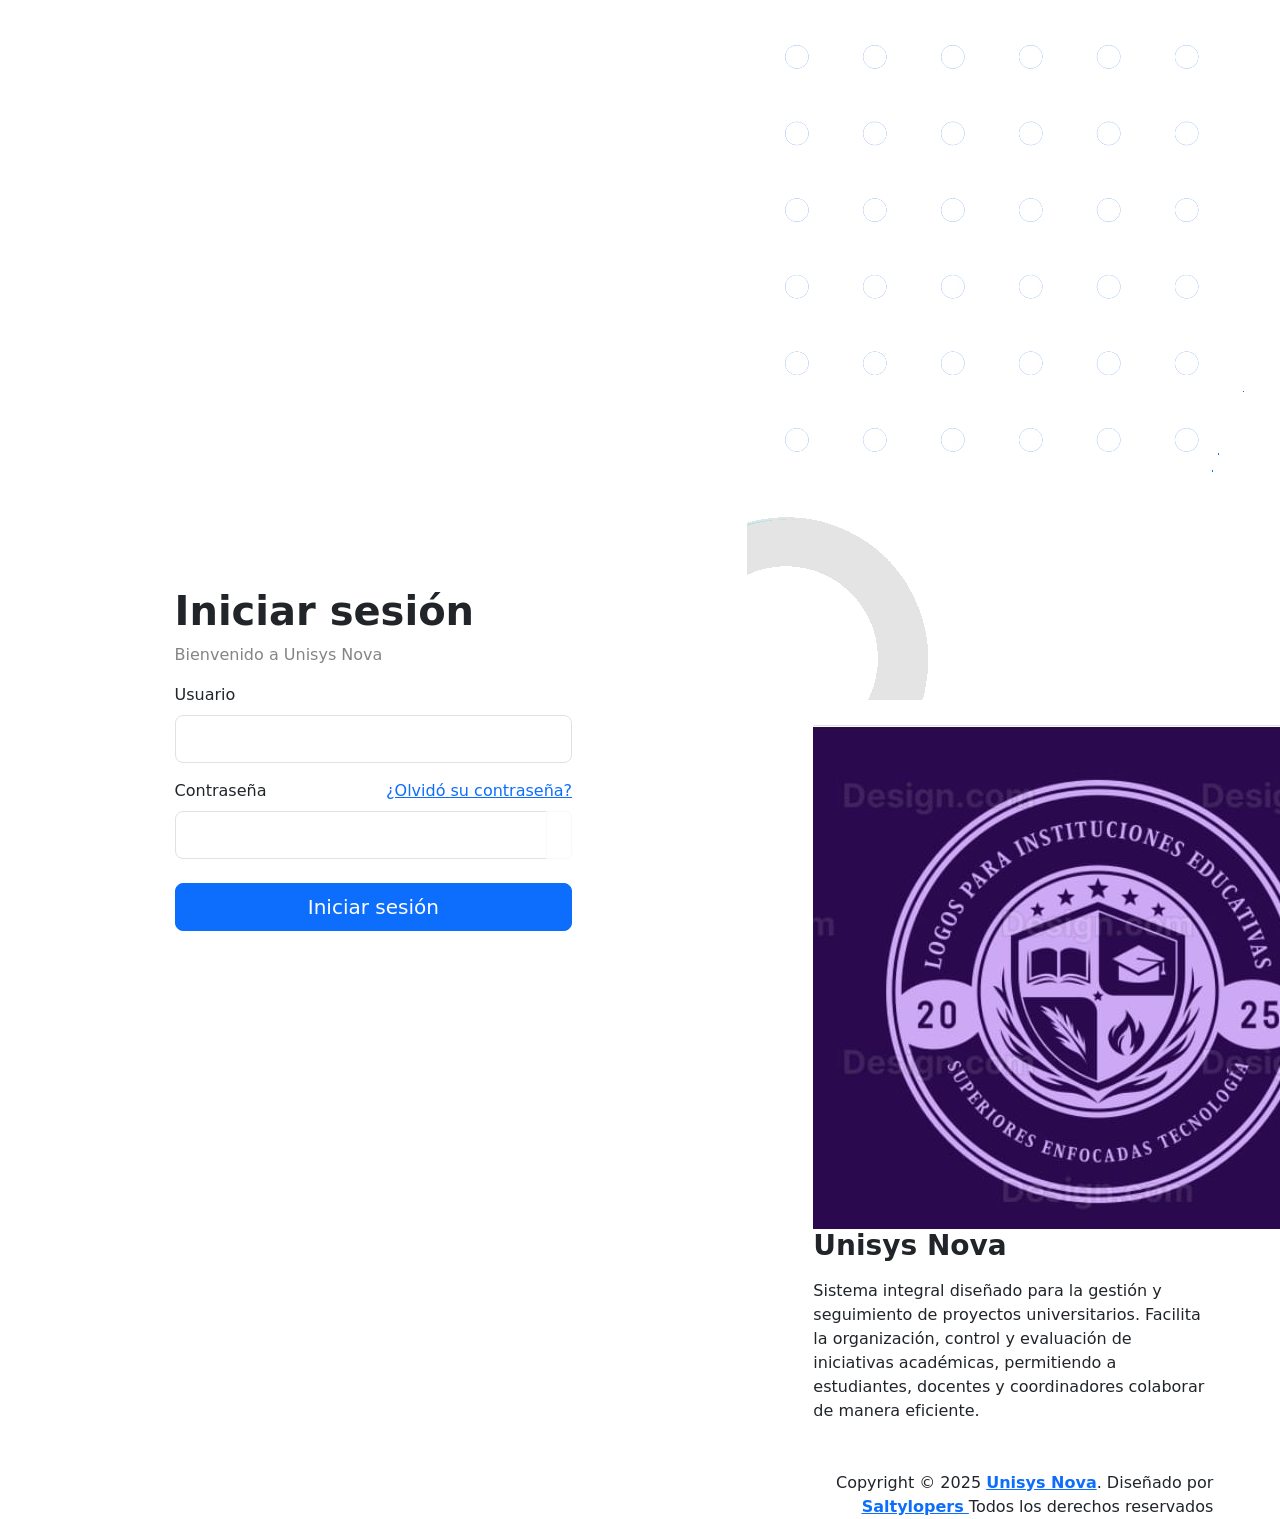
==== login.html @ 5fb46025 "Se realiza la estructura HTML de login y se anexan las imágenes" ====
<!DOCTYPE html>
<html lang="es">
<head>
    <meta charset="UTF-8">
    <meta name="viewport" content="width=device-width, initial-scale=1.0">
    <title>Unisys Nova</title>
    <link rel="stylesheet" href="https://cdn.jsdelivr.net/npm/bootstrap@5.3.0/dist/css/bootstrap.min.css">
    <link rel="stylesheet" href="https://cdnjs.cloudflare.com/ajax/libs/remixicon/4.6.0/remixicon.css">
</head>
<body class="bg-white">
    <section>
        <article class="row mx-0">
            
            <div class="col-xxl-6 col-xl-7 col-lg-12">
                <div class="row mx-0 justify-content-center align-items-center h-100">
                    <div class="col-xxl-7 col-lg-7 col-md-7 col-sm-8 col-12">
                        <div class="p-0">
                            <h1 class="fw-semibold mb-2">Iniciar sesión</h1>
                            <p class="mb-3 text-muted opacity-75 fw-normal">Bienvenido a Unisys Nova</p>
                            
                            <form action="">
                                <div class="row mx-0 gy-3 mt-3">
                                    <div class="col-xl-12 mt-0 px-0">
                                        <label for="usuario" class="form-label text-default">Usuario</label>
                                        <input type="text" name="usuario" id="usuario" class="form-control form-control-lg">
                                    </div>
                                    
                                    <div class="col-xl-12 mb-3 px-0">
                                        <label for="password" class="form-label text-default d-block">
                                            <span>Contraseña</span>
                                            <a href="#" class="float-end text-primary">¿Olvidó su contraseña?</a>
                                        </label>
                                        
                                        <div class="input-group">
                                            <input type="password" name="password" id="password" class="form-control form-control-lg">
                                            <button type="button" class="btn btn-light bg-transparent">
                                                <i class="ri-eye-line"></i>
                                            </button>
                                        </div>
                                    </div>
                                    
                                    <div class="col-xl-12 d-grid mt-2 px-0">
                                        <a href="#" class="btn btn-lg 
                                        btn-primary">Iniciar sesión</a>
                                        
                                    </div>
                                </div>
                            </form>
                        </div>
                    </div>
                    
                </div>
                
            </div>
            
            <div class="col-xxl-6 col-xl-5 col-lg-5 d-xl-block d-none px-0">
                <div class="authentication-cover">
                    <img src="./assets/images/dots.png" class="authentication1" alt="Puntos">
                    <img src="./assets/images/arc.png" class="authentication2" alt="Semi circulo">
                    <div>
                        <div class="row justify-content-center g-0">
                            <div class="col-xl-9">
                                <a href="index.php"> <img src="https://php.spruko.com/velvet/velvet/assets/images/brand-logos/desktop-dark.png" alt="" class="authentication-brand cover-dark-logo op-9">
                                    <img src="./assets/images/logo.jpeg" alt="logo"> 
                                </a>
                                
                                <div class="text-fixed-white text-start  d-flex align-items-center">
                                    <div>
                                        <h3 class="fw-semibold op-8 mb-3  text-fixed-white">Unisys Nova</h3>
                                        <p class="mb-5 fw-normal fs-14 op-6">Sistema integral diseñado para la gestión y seguimiento de proyectos universitarios. Facilita la organización, control y evaluación de iniciativas académicas, permitiendo a estudiantes, docentes y coordinadores colaborar de manera eficiente.</p>
                                    </div>
                                </div>
                                <div class="authentication-footer text-end">
                                    <span class="text-fixed-white op-8"> Copyright © 2025 <a href="#" class=" text-fixed-white fw-semibold">Unisys Nova</a>.
                                    Diseñado por <a href="#">
                                        <span class="fw-semibold text-primary text-decoration-underline">Saltylopers</span>
                                    </a> Todos los derechos reservados
                                </span>
                            </div>
                        </div>
                    </div>
                </div>
            </div>
        </div>
        
    </article>
</section>

</body>
</html>
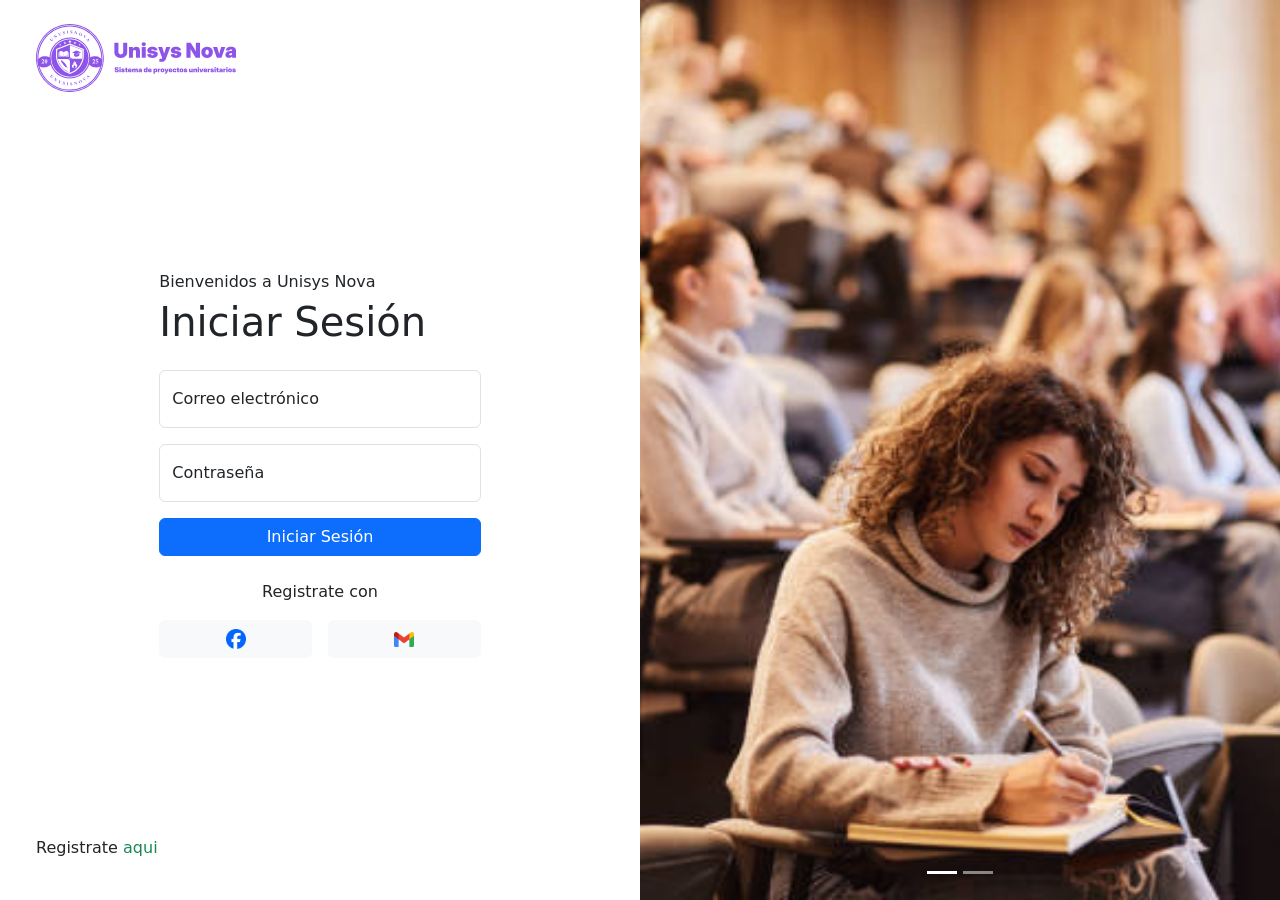
==== commit 6d4cc9c7: "Cambio del proyecto para introducir las páginas realizadas por Fabio e implementar Bootstrap" ====
--- a/login.html
+++ b/login.html
@@ -1,90 +1,77 @@
 <!DOCTYPE html>
-<html lang="es">
+<html lang="en">
 <head>
-    <meta charset="UTF-8">
-    <meta name="viewport" content="width=device-width, initial-scale=1.0">
+    <meta charset="UTF-8" />
+    <meta name="viewport" content="width=device-width, initial-scale=1.0" />
     <title>Unisys Nova</title>
-    <link rel="stylesheet" href="https://cdn.jsdelivr.net/npm/bootstrap@5.3.0/dist/css/bootstrap.min.css">
-    <link rel="stylesheet" href="https://cdnjs.cloudflare.com/ajax/libs/remixicon/4.6.0/remixicon.css">
+    <link href="https://cdn.jsdelivr.net/npm/bootstrap@5.3.8/dist/css/bootstrap.min.css" rel="stylesheet" integrity="sha384-sRIl4kxILFvY47J16cr9ZwB07vP4J8+LH7qKQnuqkuIAvNWLzeN8tE5YBujZqJLB" crossorigin="anonymous"
+    />
+    <link rel="stylesheet" href="styles/styles.css">
 </head>
-<body class="bg-white">
-    <section>
-        <article class="row mx-0">
-            
-            <div class="col-xxl-6 col-xl-7 col-lg-12">
-                <div class="row mx-0 justify-content-center align-items-center h-100">
-                    <div class="col-xxl-7 col-lg-7 col-md-7 col-sm-8 col-12">
-                        <div class="p-0">
-                            <h1 class="fw-semibold mb-2">Iniciar sesión</h1>
-                            <p class="mb-3 text-muted opacity-75 fw-normal">Bienvenido a Unisys Nova</p>
-                            
-                            <form action="">
-                                <div class="row mx-0 gy-3 mt-3">
-                                    <div class="col-xl-12 mt-0 px-0">
-                                        <label for="usuario" class="form-label text-default">Usuario</label>
-                                        <input type="text" name="usuario" id="usuario" class="form-control form-control-lg">
+<body>
+    <main>
+        <section class="container-fluid">
+            <div class="row min-vh-100">
+                <div class="col-md-6">
+                    <div class="justify-content-between p-2 p-md-4 d-flex flex-column h-100">
+                        <img class="logo" src="./images/logoColor.svg" alt="logo" />
+                        
+                        <div class="row justify-content-center">
+                            <div class="col-lg-7">
+                                <p class="mb-1">Bienvenidos a Unisys Nova</p>
+                                <h1 class="mb-4">Iniciar Sesión</h1>
+                                
+                                <form>
+                                    <div class="form-floating mb-3">
+                                        <input type="email" class="form-control" id="email" placeholder=" " />
+                                        <label for="email">Correo electrónico</label>
                                     </div>
                                     
-                                    <div class="col-xl-12 mb-3 px-0">
-                                        <label for="password" class="form-label text-default d-block">
-                                            <span>Contraseña</span>
-                                            <a href="#" class="float-end text-primary">¿Olvidó su contraseña?</a>
-                                        </label>
-                                        
-                                        <div class="input-group">
-                                            <input type="password" name="password" id="password" class="form-control form-control-lg">
-                                            <button type="button" class="btn btn-light bg-transparent">
-                                                <i class="ri-eye-line"></i>
-                                            </button>
-                                        </div>
+                                    <div class="form-floating mb-3">
+                                        <input type="password" class="form-control" id="password" placeholder=" " />
+                                        <label for="password">Contraseña</label>
                                     </div>
                                     
-                                    <div class="col-xl-12 d-grid mt-2 px-0">
-                                        <a href="#" class="btn btn-lg 
-                                        btn-primary">Iniciar sesión</a>
+                                    <a href="./index.html" class="w-100 btn btn-primary"> Iniciar Sesión </a>
+                                    
+                                    <p class="mt-4 text-center">Registrate con</p>
+                                    
+                                    <div class="redes d-flex gap-3">
+                                        <a href="https://www.facebook.com/" class="flex-grow-1 btn btn-light" target="_blank">
+                                            <img src="images/facebook.png" alt="facebook">
+                                        </a>
                                         
+                                        <a href="https://www.gmail.com" class="flex-grow-1 btn btn-light" target="_blank">
+                                            <img src="images/gmail.png" alt="gmail">
+                                        </a>
                                     </div>
-                                </div>
-                            </form>
+                                </form>
+                            </div>
                         </div>
+                        
+                        <p>Registrate <a href="./registro.html" class="link-success text-decoration-none">aqui</a></p>
                     </div>
-                    
                 </div>
                 
-            </div>
-            
-            <div class="col-xxl-6 col-xl-5 col-lg-5 d-xl-block d-none px-0">
-                <div class="authentication-cover">
-                    <img src="./assets/images/dots.png" class="authentication1" alt="Puntos">
-                    <img src="./assets/images/arc.png" class="authentication2" alt="Semi circulo">
-                    <div>
-                        <div class="row justify-content-center g-0">
-                            <div class="col-xl-9">
-                                <a href="index.php"> <img src="https://php.spruko.com/velvet/velvet/assets/images/brand-logos/desktop-dark.png" alt="" class="authentication-brand cover-dark-logo op-9">
-                                    <img src="./assets/images/logo.jpeg" alt="logo"> 
-                                </a>
-                                
-                                <div class="text-fixed-white text-start  d-flex align-items-center">
-                                    <div>
-                                        <h3 class="fw-semibold op-8 mb-3  text-fixed-white">Unisys Nova</h3>
-                                        <p class="mb-5 fw-normal fs-14 op-6">Sistema integral diseñado para la gestión y seguimiento de proyectos universitarios. Facilita la organización, control y evaluación de iniciativas académicas, permitiendo a estudiantes, docentes y coordinadores colaborar de manera eficiente.</p>
-                                    </div>
-                                </div>
-                                <div class="authentication-footer text-end">
-                                    <span class="text-fixed-white op-8"> Copyright © 2025 <a href="#" class=" text-fixed-white fw-semibold">Unisys Nova</a>.
-                                    Diseñado por <a href="#">
-                                        <span class="fw-semibold text-primary text-decoration-underline">Saltylopers</span>
-                                    </a> Todos los derechos reservados
-                                </span>
+                <div class="col-md-6 p-0">
+                    <div id="carouselExampleIndicators" class="h-100 carousel slide">
+                        <div class="carousel-indicators">
+                            <button type="button" data-bs-target="#carouselExampleIndicators" data-bs-slide-to="0" class="active" aria-current="true" aria-label="Slide 1"></button>
+                            <button type="button" data-bs-target="#carouselExampleIndicators" data-bs-slide-to="1" aria-label="Slide 2"></button>
+                        </div>
+                        <div class="carousel-inner">
+                            <div class="carousel-item active">
+                                <img src="images/carrusel-1.jpg" class="d-block w-100 vh-100 object-fit-cover" alt="...">
                             </div>
-                        </div>
+                            <div class="carousel-item">
+                                <img src="images/universidad.jpg" class="d-block w-100 vh-100 object-fit-cover" alt="...">
+                            </div>
+                        </div>  
                     </div>
                 </div>
             </div>
-        </div>
-        
-    </article>
-</section>
-
+        </section>
+    </main>
+    <script src="https://cdn.jsdelivr.net/npm/bootstrap@5.3.8/dist/js/bootstrap.bundle.min.js" integrity="sha384-FKyoEForCGlyvwx9Hj09JcYn3nv7wiPVlz7YYwJrWVcXK/BmnVDxM+D2scQbITxI" crossorigin="anonymous"></script>
 </body>
-</html>+</html>
--- a/styles/styles.css
+++ b/styles/styles.css
@@ -0,0 +1,19 @@
+.logo{
+    width: 200px;
+}
+
+.redes img{
+    width: 20px;
+}
+
+.card {
+    border-radius: 25px;
+}
+
+.navbar-brand img {
+    width: 150px;
+}
+
+.form-floating > textarea.form-control {
+    min-height: 150px;
+}
